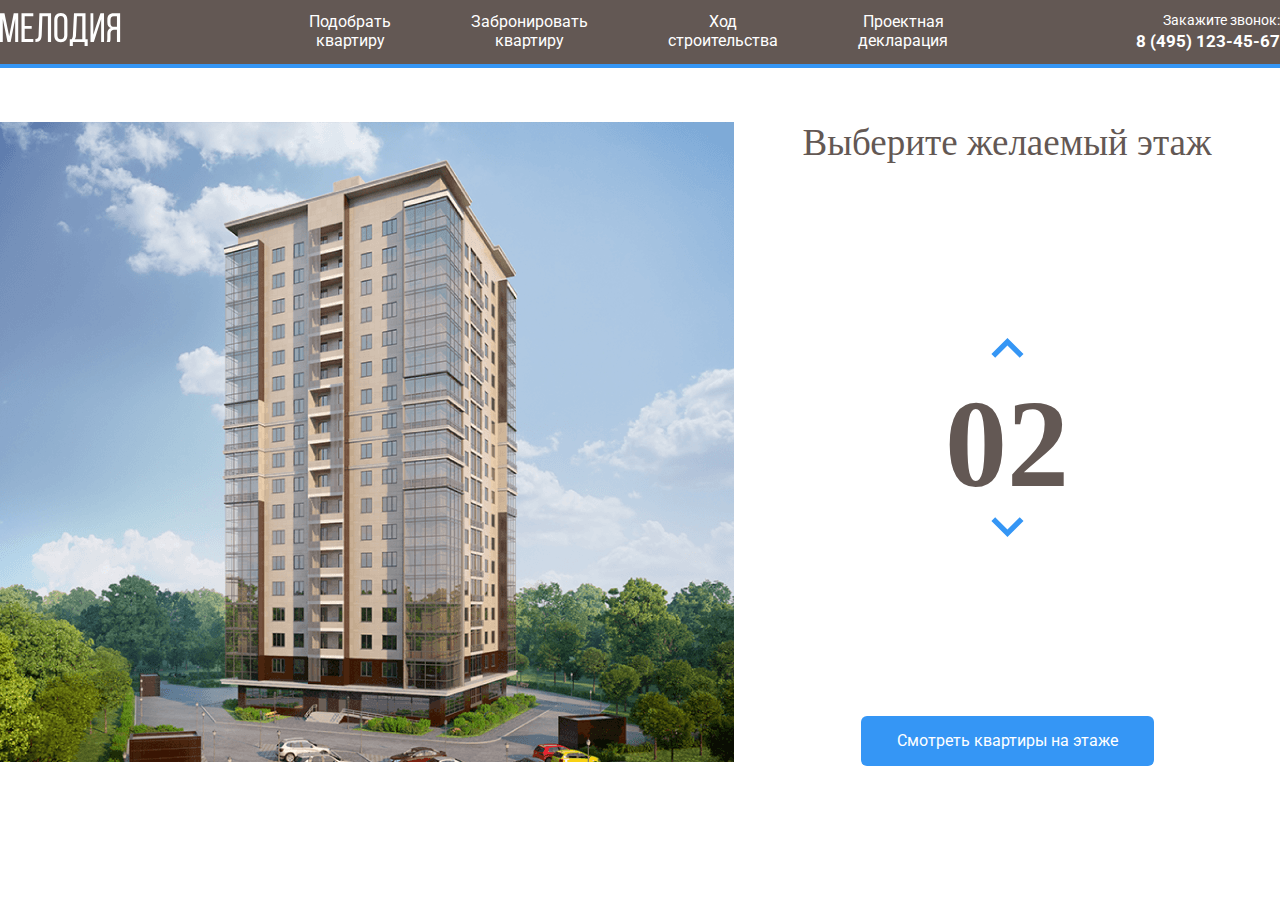
==== src/index.html @ b452e305 "Add fonts, images, html, css." ====
<!doctype html>
<html lang="ru">
<head>
    <meta charset="UTF-8">
    <meta name="viewport"
          content="width=device-width, user-scalable=no, initial-scale=1.0, maximum-scale=1.0, minimum-scale=1.0">
    <meta http-equiv="X-UA-Compatible" content="ie=edge">
    <link rel="preconnect" href="https://fonts.googleapis.com">
    <link rel="preconnect" href="https://fonts.gstatic.com" crossorigin>
    <link href="https://fonts.googleapis.com/css2?family=Roboto:wght@400;700&display=swap" rel="stylesheet">
    <link rel="stylesheet" href="css/normalize.css">
    <link rel="stylesheet" href="css/style.css">
    <title>ЖК Мелодия</title>
</head>
<script src="js/script.js"></script>
<body>
    <header class="header">
        <div class="navbar">
            <a href="./index.html" class="logo">
                <img src="img/logo.svg" alt="Logo: ЖК Мелодия">
            </a>
            <nav class="navbar-nav">
                <ul class="navbar-menu">
                    <li class="navbar-item">
                        <a href="#" class="navbar-link">Подобрать  <br />квартиру</a>
                    </li>
                    <li class="navbar-item">
                        <a href="#" class="navbar-link">Забронировать  <br />квартиру</a>
                    </li>
                    <li class="navbar-item">
                        <a href="#" class="navbar-link">Ход  <br />строительства</a>
                    </li>
                    <li class="navbar-item">
                        <a href="#" class="navbar-link">Проектная  <br />декларация</a>
                    </li>
                </ul>
            </nav>
            <div class="navbar-contacts">
                <span class="navbar-text">Закажите звонок:</span>
                <a class="navbar-phone" href="tel:+74951234567">8 (495) 123-45-67</a>
            </div>
        </div>
        <!-- /.navbar -->
    </header>
    <main class="main">
        <div class="main-image">
            <svg class="home-image" width="734" height="640" viewBox="0 0 734 640" fill="none" xmlns="http://www.w3.org/2000/svg" xmlns:xlink="http://www.w3.org/1999/xlink">
                <rect width="734" height="640" fill="url(#pattern0)"/>
                <defs>
                    <pattern id="pattern0" patternContentUnits="objectBoundingBox" width="1" height="1">
                        <use xlink:href="#image0" transform="translate(-0.00408719) scale(0.0013624 0.0015625)"/>
                    </pattern>
                    <image id="image0" width="740" height="640" xlink:href="img/home.png"/>
                </defs>
                <path d="M222 532L442.8 540L512 526.3V548L443.5 567.7L222 556.7V532Z" fill="#3595F6" fill-opacity="0.75"/>
                <path d="M223 531V506L443.3 509.3L513 506V526L443.7 539L223 531Z" fill="#3595F6" fill-opacity="0.75"/>
                <path d="M223 505V480H444H513V503L445 510L223 505Z" fill="#3595F6" fill-opacity="0.75"/>
                <path d="M223 481V456L444.3 452.3L512 459V481H444" fill="#3595F6" fill-opacity="0.75"/>
                <path d="M223 455V429L444.5 425.7L513 436.7V458L444 451.3L223 455Z" fill="#3595F6" fill-opacity="0.75"/>
                <path d="M222 428V404.3L443 392L514 415V436.3L443 424L222 428Z" fill="#3595F6" fill-opacity="0.75"/>
                <path d="M222 406V381L444.2 364.7L514 393.3V414L443.7 392.3L222 406Z" fill="#3595F6" fill-opacity="0.75"/>
                <path d="M222 381V356L444.5 335.7L514 372.3V393L442 364.3L222 381Z" fill="#3595F6" fill-opacity="0.75"/>
                <path d="M222 355V331L445 306.3L514 350.3V372L444.7 334L222 355Z" fill="#3595F6" fill-opacity="0.75"/>
                <path d="M222 330V306L444.5 277.3L514 328.3V349L443.7 306.7L222 330Z" fill="#3595F6" fill-opacity="0.75"/>
                <path d="M221 306V282L443.3 249L514 308.3V328L444 277.3L221 306Z" fill="#3595F6" fill-opacity="0.75"/>
                <path d="M222 281V257L443.2 222L513 286V307L444.3 248.7L222 281Z" fill="#3595F6" fill-opacity="0.75"/>
                <path d="M222 257V232L444.3 194L513 264.3V285L444 221L222 257Z" fill="#3595F6" fill-opacity="0.75"/>
                <path d="M222 231V206L442.8 162.3L513 241.3V264L444 190.7L222 231Z" fill="#3595F6" fill-opacity="0.75"/>
                <path d="M223 207V182L443 134L513 219V242L442.3 162.7L223 207Z" fill="#3595F6" fill-opacity="0.75"/>
                <path d="M222 182V157L441.8 105L513 197.3V220L443.3 133.7L222 182Z" fill="#3595F6" fill-opacity="0.75"/>
                <path d="M222 157V131L444 74.3L513 176V197L443.7 105.3L222 157Z" fill="#3595F6" fill-opacity="0.75"/>
            </svg>
        </div>
        <div class="main-info">
            <h2 class="main-title">Выберите желаемый этаж</h2>
            <div class="counter-group">
                <button class="counter-button counter-up">
                    <img src="img/arrow.svg" alt="Arrow Up" class="counter-arrow counter-arrow-up">
                </button>
                <span class="counter">02</span>
                <button class="counter-button counter-down">
                    <img src="img/arrow.svg" alt="Arrow Down" class="counter-arrow counter-arrow-down">
                </button>
            </div>
            <button class="button button-primary">Смотреть квартиры на этаже</button>
        </div>
    </main>
</body>
</html>
---- src/css/style.css ----
@font-face {
    font-family: 'Bebas Neue Book';
    src: local('Bebas Neue Book Regular'), local('BebasNeueBook'),
    url('../fonts/BebasNeueBook.woff2') format('woff2'),
    url('../fonts/BebasNeueBook.woff') format('woff');
    font-weight: normal;
    font-style: normal;
    font-display: swap;
}
* {
    box-sizing: border-box;
}
body {
    font-family: "Roboto", sans-serif;
}
.header {
    background-color: #635854;
    padding-top: 12px;
    padding-bottom: 12px;
    border-bottom: 4px solid #3596F5;
}
.navbar {
    max-width: 1280px;
    margin: auto;
    display: flex;
    justify-content: space-between;
    align-items: center;
}
.navbar-menu {
    margin: 0;
    padding: 0;
    list-style: none;
    display: flex;
    text-align: center;
}
.navbar-item {
    margin-left: 40px;
    margin-right: 40px;
}
.navbar-link {
    text-decoration: none;
    color: #ffffff;
}
.navbar-contacts {
    text-align: right;
}
.navbar-text {
    display: block;
    color: #ffffff;
    margin-bottom: 4px;
    font-size: 14px;
}
.navbar-phone {
    font-weight: bold;
    font-size: 17px;
    text-decoration: none;
    color: #ffffff;
}
.main {
    max-width: 1280px;
    margin: auto;
    padding-top: 54px;
    display: flex;
}
.main-info {
    flex-grow: 1;
    text-align: center;
    display: flex;
    flex-direction: column;
    align-items: center;
    justify-content: space-between;
}
.home-image path {
    opacity: 0;
    cursor: pointer;
}
.home-image path:hover {
    opacity: 1;
}
.counter-group {
    display: flex;
    flex-direction: column;
    align-items: center;
}
.counter-button {
    cursor: pointer;
    background-color: #ffffff;
    border: none;
}
.counter-arrow-down {
    transform: rotateX(180deg);
}
.main-title {
    margin: 0;
    font-family: 'Bebas Neue Book';
    font-weight: normal;
    font-size: 37px;
    color: #635854;
}
.counter {
    font-family: 'Bebas Neue Book';
    font-weight: bold;
    color: #635854;
    font-size: 124px;
    margin-top: 10px;
}
.button-primary {
    background: #3596f5;
    border-radius: 6px;
    color: #ffffff;
    border: none;
    padding: 16px 36px;
    cursor: pointer;
}
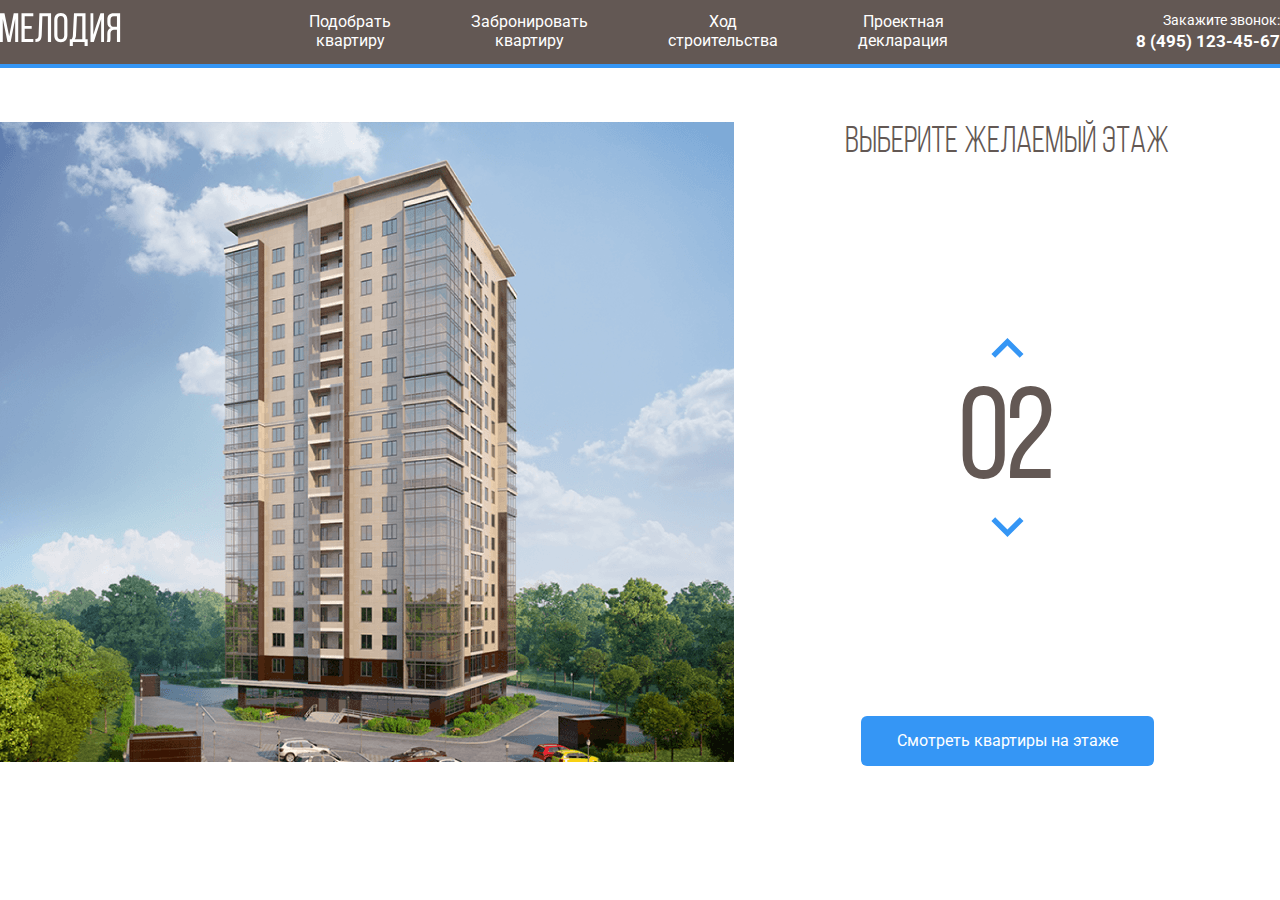
==== commit 3c69f519: "Renamed script.js - main.js, added jquery." ====
--- a/src/index.html
+++ b/src/index.html
@@ -12,7 +12,6 @@
     <link rel="stylesheet" href="css/style.css">
     <title>ЖК Мелодия</title>
 </head>
-<script src="js/script.js"></script>
 <body>
     <header class="header">
         <div class="navbar">
@@ -52,23 +51,23 @@
                     </pattern>
                     <image id="image0" width="740" height="640" xlink:href="img/home.png"/>
                 </defs>
-                <path d="M222 532L442.8 540L512 526.3V548L443.5 567.7L222 556.7V532Z" fill="#3595F6" fill-opacity="0.75"/>
-                <path d="M223 531V506L443.3 509.3L513 506V526L443.7 539L223 531Z" fill="#3595F6" fill-opacity="0.75"/>
-                <path d="M223 505V480H444H513V503L445 510L223 505Z" fill="#3595F6" fill-opacity="0.75"/>
-                <path d="M223 481V456L444.3 452.3L512 459V481H444" fill="#3595F6" fill-opacity="0.75"/>
-                <path d="M223 455V429L444.5 425.7L513 436.7V458L444 451.3L223 455Z" fill="#3595F6" fill-opacity="0.75"/>
-                <path d="M222 428V404.3L443 392L514 415V436.3L443 424L222 428Z" fill="#3595F6" fill-opacity="0.75"/>
-                <path d="M222 406V381L444.2 364.7L514 393.3V414L443.7 392.3L222 406Z" fill="#3595F6" fill-opacity="0.75"/>
-                <path d="M222 381V356L444.5 335.7L514 372.3V393L442 364.3L222 381Z" fill="#3595F6" fill-opacity="0.75"/>
-                <path d="M222 355V331L445 306.3L514 350.3V372L444.7 334L222 355Z" fill="#3595F6" fill-opacity="0.75"/>
-                <path d="M222 330V306L444.5 277.3L514 328.3V349L443.7 306.7L222 330Z" fill="#3595F6" fill-opacity="0.75"/>
-                <path d="M221 306V282L443.3 249L514 308.3V328L444 277.3L221 306Z" fill="#3595F6" fill-opacity="0.75"/>
-                <path d="M222 281V257L443.2 222L513 286V307L444.3 248.7L222 281Z" fill="#3595F6" fill-opacity="0.75"/>
-                <path d="M222 257V232L444.3 194L513 264.3V285L444 221L222 257Z" fill="#3595F6" fill-opacity="0.75"/>
-                <path d="M222 231V206L442.8 162.3L513 241.3V264L444 190.7L222 231Z" fill="#3595F6" fill-opacity="0.75"/>
-                <path d="M223 207V182L443 134L513 219V242L442.3 162.7L223 207Z" fill="#3595F6" fill-opacity="0.75"/>
-                <path d="M222 182V157L441.8 105L513 197.3V220L443.3 133.7L222 182Z" fill="#3595F6" fill-opacity="0.75"/>
-                <path d="M222 157V131L444 74.3L513 176V197L443.7 105.3L222 157Z" fill="#3595F6" fill-opacity="0.75"/>
+                <path data-floor="02" d="M222 532L442.8 540L512 526.3V548L443.5 567.7L222 556.7V532Z" fill="#3595F6" fill-opacity="0.75"/>
+                <path data-floor="03" d="M223 531V506L443.3 509.3L513 506V526L443.7 539L223 531Z" fill="#3595F6" fill-opacity="0.75"/>
+                <path data-floor="04" d="M223 505V480H444H513V503L445 510L223 505Z" fill="#3595F6" fill-opacity="0.75"/>
+                <path data-floor="05" d="M223 481V456L444.3 452.3L512 459V481H444" fill="#3595F6" fill-opacity="0.75"/>
+                <path data-floor="06" d="M223 455V429L444.5 425.7L513 436.7V458L444 451.3L223 455Z" fill="#3595F6" fill-opacity="0.75"/>
+                <path data-floor="07" d="M222 428V404.3L443 392L514 415V436.3L443 424L222 428Z" fill="#3595F6" fill-opacity="0.75"/>
+                <path data-floor="08" d="M222 406V381L444.2 364.7L514 393.3V414L443.7 392.3L222 406Z" fill="#3595F6" fill-opacity="0.75"/>
+                <path data-floor="09" d="M222 381V356L444.5 335.7L514 372.3V393L442 364.3L222 381Z" fill="#3595F6" fill-opacity="0.75"/>
+                <path data-floor="10" d="M222 355V331L445 306.3L514 350.3V372L444.7 334L222 355Z" fill="#3595F6" fill-opacity="0.75"/>
+                <path data-floor="11" d="M222 330V306L444.5 277.3L514 328.3V349L443.7 306.7L222 330Z" fill="#3595F6" fill-opacity="0.75"/>
+                <path data-floor="12" d="M221 306V282L443.3 249L514 308.3V328L444 277.3L221 306Z" fill="#3595F6" fill-opacity="0.75"/>
+                <path data-floor="13" d="M222 281V257L443.2 222L513 286V307L444.3 248.7L222 281Z" fill="#3595F6" fill-opacity="0.75"/>
+                <path data-floor="14" d="M222 257V232L444.3 194L513 264.3V285L444 221L222 257Z" fill="#3595F6" fill-opacity="0.75"/>
+                <path data-floor="15" d="M222 231V206L442.8 162.3L513 241.3V264L444 190.7L222 231Z" fill="#3595F6" fill-opacity="0.75"/>
+                <path data-floor="16" d="M223 207V182L443 134L513 219V242L442.3 162.7L223 207Z" fill="#3595F6" fill-opacity="0.75"/>
+                <path data-floor="17" d="M222 182V157L441.8 105L513 197.3V220L443.3 133.7L222 182Z" fill="#3595F6" fill-opacity="0.75"/>
+                <path data-floor="18" d="M222 157V131L444 74.3L513 176V197L443.7 105.3L222 157Z" fill="#3595F6" fill-opacity="0.75"/>
             </svg>
         </div>
         <div class="main-info">
@@ -85,5 +84,7 @@
             <button class="button button-primary">Смотреть квартиры на этаже</button>
         </div>
     </main>
+    <script src="https://code.jquery.com/jquery-3.6.0.min.js" integrity="sha256-/xUj+3OJU5yExlq6GSYGSHk7tPXikynS7ogEvDej/m4=" crossorigin="anonymous"></script>
+    <script src="js/main.js"></script>
 </body>
 </html>--- a/src/css/style.css
+++ b/src/css/style.css
@@ -77,6 +77,9 @@
 .home-image path:hover {
     opacity: 1;
 }
+path.current-floor {
+    opacity: 1;
+}
 .counter-group {
     display: flex;
     flex-direction: column;
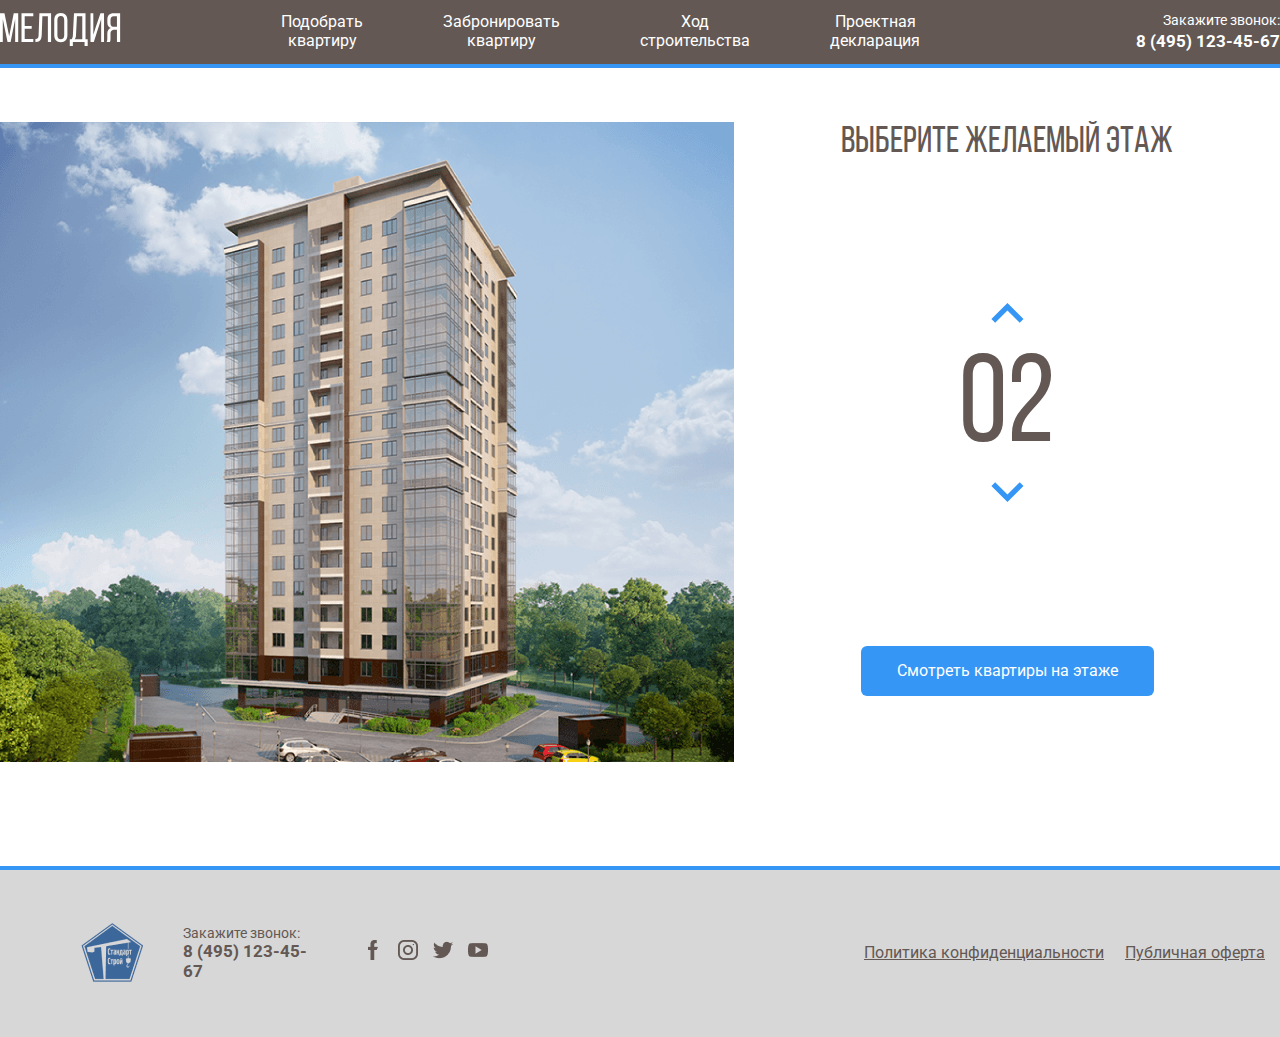
==== commit aeeaca1d: "Сверстано модальное окно и footer." ====
--- a/src/index.html
+++ b/src/index.html
@@ -76,7 +76,7 @@
                 <button class="counter-button counter-up">
                     <img src="img/arrow.svg" alt="Arrow Up" class="counter-arrow counter-arrow-up">
                 </button>
-                <span class="counter">02</span>
+                <span class="floor-counter counter">02</span>
                 <button class="counter-button counter-down">
                     <img src="img/arrow.svg" alt="Arrow Down" class="counter-arrow counter-arrow-down">
                 </button>
@@ -84,7 +84,109 @@
             <button class="button button-primary">Смотреть квартиры на этаже</button>
         </div>
     </main>
-    <script src="https://code.jquery.com/jquery-3.6.0.min.js" integrity="sha256-/xUj+3OJU5yExlq6GSYGSHk7tPXikynS7ogEvDej/m4=" crossorigin="anonymous"></script>
+    <div class="modal">
+        <div class="modal-dialog">
+            <button class="modal-close-button">
+                <svg width="28" height="28" viewBox="0 0 28 28" fill="none" xmlns="http://www.w3.org/2000/svg">
+                    <path d="M2 2L26 26" stroke="#3596F5" stroke-width="3"/>
+                    <path d="M26 2L2 26" stroke="#3596F5" stroke-width="3"/>
+                </svg>
+            </button>
+            <div class="modal-image">
+                <h3 class="modal-title">
+                    Этаж <span class="modal-counter counter">02</span>
+                </h3>
+                <svg class="flats" width="433" height="408" viewBox="0 0 433 408" fill="none" xmlns="http://www.w3.org/2000/svg" xmlns:xlink="http://www.w3.org/1999/xlink">
+                    <image id="image0" width="433" height="408" xlink:href="img/floor.png"/>
+                    <path data-flat="40" d="M388 81V141H314V148H267.5V131H247V32.5H338.5V16H405V81H388Z" fill="#3595F6" fill-opacity="0.75"/>
+                    <path data-flat="41" d="M314 148.5H268V200H367.5V205H387.5V141H314V148.5Z" fill="#3595F6" fill-opacity="0.75"/>
+                    <path data-flat="42" d="M314.192 252.662H268V200H367.916V204.602H388V268H314.192V252.662Z" fill="#3595F6" fill-opacity="0.75"/>
+                    <path data-flat="43" d="M314 253H268.5V309H295.5V376H340V393H405V328.5H388V268.5H314V253Z" fill="#3595F6" fill-opacity="0.75"/>
+                    <path data-flat="44" d="M218 394.5V264H247.5V273.5H267.5V310.5H294.5V375H259.5V394.5H218Z" fill="#3595F6" fill-opacity="0.75"/>
+                    <path data-flat="45" d="M217 394.5V264H187.5V273.5H167.5V310.5H140.5V375H175.5V394.5H217Z" fill="#3595F6" fill-opacity="0.75"/>
+                    <path data-flat="46" d="M121 252H166.5V309H139.5V376H95V393H30V328.5H47V273.5H121V252Z" fill="#3595F6" fill-opacity="0.75"/>
+                    <path data-flat="47" d="M119.5 273.5H46V198H167V250.822H119.5V273.5Z" fill="#3595F6" fill-opacity="0.75"/>
+                    <path data-flat="48" d="M124.729 116H46V198H167V145.178H124.729V116Z" fill="#3595F6" fill-opacity="0.75"/>
+                    <path data-flat="49" d="M46.5 81V115.5H125V144.5H164V131H184.5V32.5H93V16H28V81H46.5Z" fill="#3595F6" fill-opacity="0.75"/>
+                </svg>
+
+            </div>
+            <div class="modal-info">
+                <h3 class="modal-title">Выберите квартиру</h3>
+                <ul class="flat-list">
+                    <li class="flat-item">
+                        <a href="#" class="flat-link">кв. 40, 2 комн. 65,5 кв. м.</a>
+                    </li>
+                    <li class="flat-item">
+                        <a href="#" class="flat-link">кв. 41, 2 комн. 65,5 кв. м.</a>
+                    </li>
+                    <li class="flat-item">
+                        <a href="#" class="flat-link">кв. 42, 2 комн. 65,5 кв. м.</a>
+                    </li>
+                    <li class="flat-item">
+                        <a href="#" class="flat-link">кв. 43, 1 комн. 65,5 кв. м.</a>
+                    </li>
+                    <li class="flat-item">
+                        <a href="#" class="flat-link">кв. 44, 2 комн. 65,5 кв. м.</a>
+                    </li>
+                    <li class="flat-item">
+                        <a href="#" class="flat-link">кв. 45, 2 комн. 65,5 кв. м.</a>
+                    </li>
+                    <li class="flat-item">
+                        <a href="#" class="flat-link">кв. 46, 2 комн. 65,5 кв. м.</a>
+                    </li>
+                    <li class="flat-item">
+                        <a href="#" class="flat-link">кв. 47, 2 комн. 65,5 кв. м.</a>
+                    </li>
+                    <li class="flat-item">
+                        <a href="#" class="flat-link">кв. 48, 2 комн. 65,5 кв. м.</a>
+                    </li>
+                    <li class="flat-item">
+                        <a href="#" class="flat-link">кв. 49, 2 комн. 65,5 кв. м.</a>
+                    </li>
+                </ul>
+                <p class="modal-alert">Квартиры, отмеченные серым, <br />уже выкуплены</p>
+            </div>
+        </div>
+    </div>
+    <footer class="footer">
+        <div class="container">
+            <img src="img/logo-footer.png" class="logo" alt="Logo">
+            <div class="phone">
+                <div class="phone-title">Закажите звонок:</div>
+                <a href="tel:84951234567" class="phone-link">8 (495) 123-45-67</a>
+            </div>
+            <ul class="social">
+                <li class="social-item">
+                    <a href="https://web.facebook.com/" target="_blank">
+                        <img src="img/facebook.png" alt="Facebook">
+                    </a>
+                </li>
+                <li class="social-item">
+                    <a href="https://www.instagram.com/" target="_blank">
+                        <img src="img/instagram.png" alt="Instagram">
+                    </a>
+                </li>
+                <li class="social-item">
+                    <a href="https://twitter.com/" target="_blank">
+                        <img src="img/twitter.png" alt="Twitter">
+                    </a>
+                </li>
+                <li class="social-item">
+                    <a href="https://www.youtube.com/" target="_blank">
+                        <img src="img/youtube.png" alt="Youtube">
+                    </a>
+                </li>
+            </ul>
+            <div class="empty"></div>
+            <div class="other">
+                <a class="policy" href="#">Политика конфиденциальности</a>
+                <a class="public" href="#">Публичная оферта</a>
+                <a class="contacts" href="#">Контакты</a>
+            </div>
+
+        </div>
+    </footer>
     <script src="js/main.js"></script>
 </body>
 </html>--- a/src/css/style.css
+++ b/src/css/style.css
@@ -1,8 +1,8 @@
 @font-face {
-    font-family: 'Bebas Neue Book';
-    src: local('Bebas Neue Book Regular'), local('BebasNeueBook'),
-    url('../fonts/BebasNeueBook.woff2') format('woff2'),
-    url('../fonts/BebasNeueBook.woff') format('woff');
+    font-family: 'Bebas Neue';
+    src: local('Bebas Neue Regular Regular'), local('BebasNeueRegular'),
+    url('../fonts/BebasNeueRegular.woff2') format('woff2'),
+    url('../fonts/BebasNeueRegular.woff') format('woff');
     font-weight: normal;
     font-style: normal;
     font-display: swap;
@@ -95,14 +95,14 @@
 }
 .main-title {
     margin: 0;
-    font-family: 'Bebas Neue Book';
+    font-family: 'Bebas Neue', sans-serif;
     font-weight: normal;
     font-size: 37px;
     color: #635854;
 }
-.counter {
-    font-family: 'Bebas Neue Book';
-    font-weight: bold;
+.floor-counter {
+    font-family: 'Bebas Neue', sans-serif;
+    font-weight: normal;
     color: #635854;
     font-size: 124px;
     margin-top: 10px;
@@ -114,4 +114,173 @@
     border: none;
     padding: 16px 36px;
     cursor: pointer;
+    margin-bottom: 70px;
+}
+.modal {
+    position: fixed;
+    left: 0;
+    top: 0;
+    width: 100%;
+    height: 100%;
+    background-color: rgba(0, 0, 0, 0.8);
+    display: flex;
+    justify-content: center;
+    align-items: center;
+    /*display: none;*/
+    opacity: 0;
+    transform: scale(0);
+    transition: opacity 0.2s;
+}
+.is-open {
+    opacity: 1;
+    transform: scale(1);
+}
+.modal-dialog {
+    position: relative;
+    max-width: 1000px;
+    min-height: 565px;
+    background-color: #ffffff;
+    flex-grow: 1; /* по центру */
+    display: flex;
+    opacity: 0;
+    transform: translateY(-10%);
+    transition: transform 0.2s, opacity 0.2s;
+    transition-delay: 0.2s;
+}
+.is-open > .modal-dialog {
+    opacity: 1;
+    transform: translateY(0);
+}
+.modal-close-button {
+    position: absolute;
+    right: 27px;
+    top: 38px;
+    cursor: pointer;
+    border: none;
+    background-color: #ffffff;
+}
+.modal-image {
+    width: 60%;
+    background-color: #ebebeb;
+    text-align: center;
+    padding: 50px;
+}
+.flats path {
+    opacity: 0;
+    cursor: pointer;
+}
+.flats path:hover {
+    opacity: 1;
+}
+.modal-title {
+    font-family: 'Bebas Neue', sans-serif;
+    font-weight: normal;
+    font-size: 24px;
+    line-height: 24px;
+    margin-top: 0;
+    margin-bottom: 25px;
+}
+.modal-info {
+    width: 40%;
+    padding: 50px 46px;
+}
+.flat-list {
+    padding: 0;
+    list-style: none;
+    margin-top: 55px;
+}
+.flat-item {
+    margin-bottom: 10px;
+}
+.flat-link {
+    font-size: 16px;
+    line-height: 19px;
+    color: #635854;
+    text-decoration: none;
+}
+.flat-link:hover, .current-flat {
+    color: #3596f5;
+    text-decoration: underline;
+}
+path.current-flat {
+    opacity: 1;
+}
+.modal-alert {
+    font-style: italic;
+    font-weight: normal;
+    font-size: 16px;
+    line-height: 19px;
+    color: #635854;
+    margin-top: 56px;
+}
+.footer {
+    margin-top: 100px;
+    min-width: 1440px;
+    height: 171px;
+    background: #D7D7D7;
+    border-top: 4px solid #3596F5;
+}
+.footer .container {
+    max-width: 1280px;
+    margin: auto;
+    margin-top: 50px;
+    display: flex;
+    justify-content: space-between;
+    align-items: center;
+}
+.logo {
+    width: 65px;
+}
+.footer .phone {
+    width: 141px;
+    display: flex;
+    flex-direction: column;
+}
+.phone-title {
+    font-family: Roboto, sans-serif;
+    font-style: normal;
+    font-weight: normal;
+    font-size: 14px;
+    line-height: 16px;
+    color: #635854;
+}
+.phone-link {
+    font-family: Roboto, sans-serif;
+    font-style: normal;
+    font-weight: bold;
+    font-size: 17px;
+    line-height: 20px;
+    text-decoration: none;
+    color: #635854;
+}
+.social {
+    width: 125px;
+    display: flex;
+    justify-content: space-between;
+    align-items: center;
+    margin: 0;
+    padding: 0;
+    list-style: none;
+}
+.social-link {
+    width: 20px;
+    height: 20px;
+}
+.empty {
+    width: 300px;
+}
+.other {
+    display: flex;
+    justify-content: space-between;
+    width: 496px;
+}
+.policy, .public, .contacts {
+    padding: 0;
+    font-family: Roboto, sans-serif;
+    font-style: normal;
+    font-weight: normal;
+    font-size: 16px;
+    line-height: 19px;
+    text-decoration-line: underline;
+    color: #635854;
 }